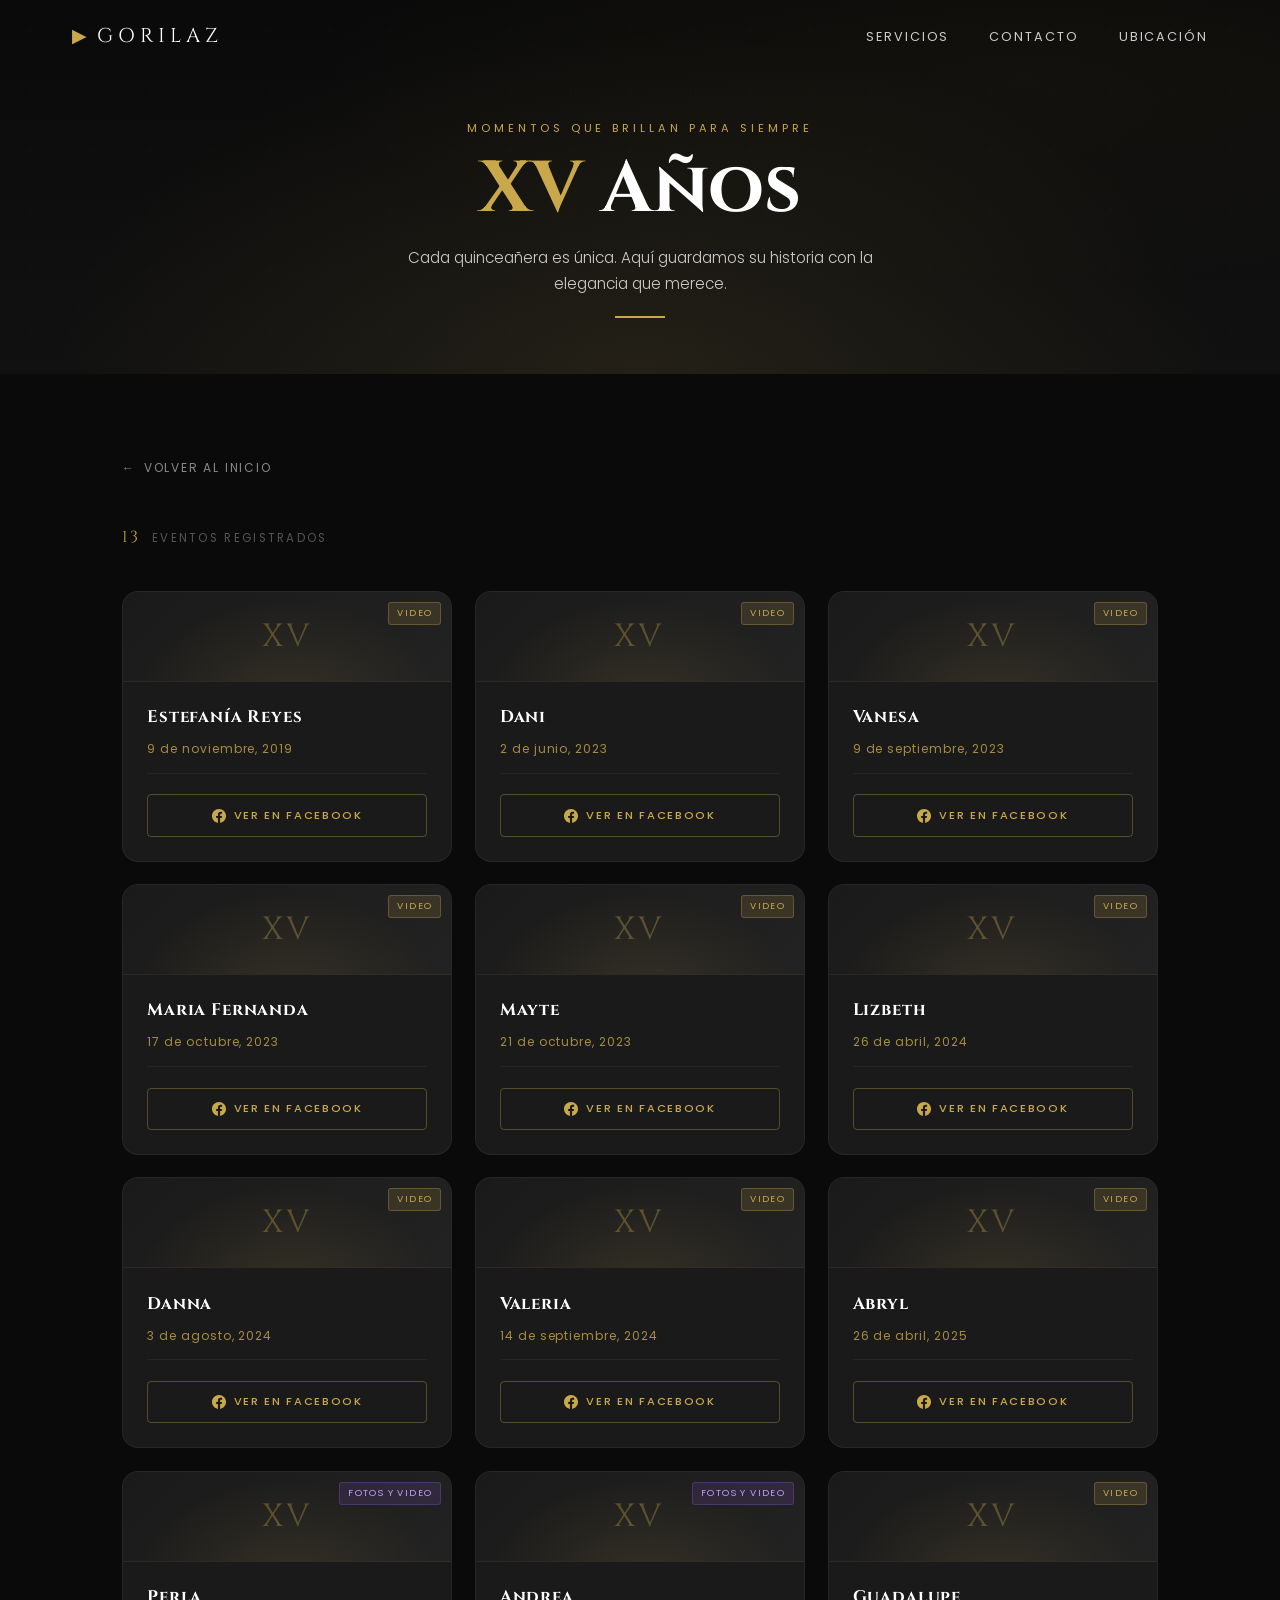
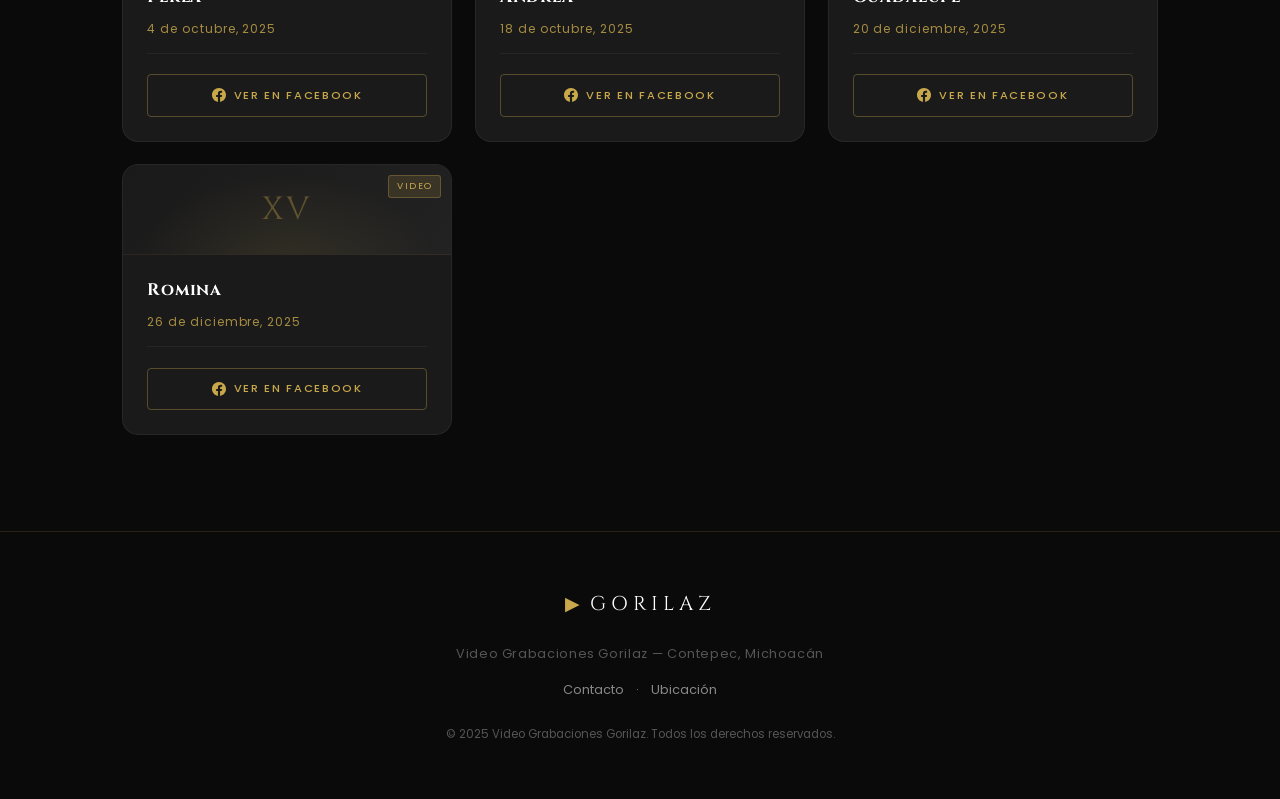
==== pages/15anos.html @ 421e5ce4 "Add files via upload" ====
<!DOCTYPE html>
<html lang="es">
<head>
  <meta charset="UTF-8" />
  <meta name="viewport" content="width=device-width, initial-scale=1.0" />
  <title>XV Años — Video Grabaciones Gorilaz</title>
  <link rel="preconnect" href="https://fonts.googleapis.com" />
  <link rel="preconnect" href="https://fonts.gstatic.com" crossorigin />
  <link href="https://fonts.googleapis.com/css2?family=Cinzel:wght@400;600;700&family=Poppins:wght@300;400;500;600&display=swap" rel="stylesheet" />
  <link rel="stylesheet" href="../css/style.css" />
  <link rel="stylesheet" href="../css/animations.css" />
  <style>
    .page-hero {
      min-height: 40vh;
      display: flex;
      align-items: flex-end;
      justify-content: center;
      padding: calc(var(--nav-h) + 3rem) 2rem 3.5rem;
      text-align: center;
      background:
        radial-gradient(ellipse at 50% 100%, rgba(201,168,76,0.1) 0%, transparent 65%),
        radial-gradient(ellipse at 80% 20%, rgba(201,168,76,0.04) 0%, transparent 50%),
        linear-gradient(180deg, #0A0A0A 0%, #111 100%);
      position: relative;
      overflow: hidden;
    }
    .page-hero::before {
      content: '';
      position: absolute;
      inset: 0;
      background: url("data:image/svg+xml,%3Csvg width='60' height='60' viewBox='0 0 60 60' xmlns='http://www.w3.org/2000/svg'%3E%3Cg fill='none'%3E%3Cg fill='%23C9A84C' fill-opacity='0.03'%3E%3Ccircle cx='30' cy='30' r='1'/%3E%3C/g%3E%3C/g%3E%3C/svg%3E");
      pointer-events: none;
    }
    .page-hero-content { position: relative; z-index: 1; }
    .page-eyebrow {
      font-size: 0.7rem;
      letter-spacing: 0.35em;
      text-transform: uppercase;
      color: var(--gold);
      margin-bottom: 0.75rem;
    }
    .page-title {
      font-family: var(--font-display);
      font-size: clamp(2.5rem, 6vw, 4.5rem);
      font-weight: 700;
      line-height: 1.1;
      margin-bottom: 1rem;
    }
    .page-title .roman {
      color: var(--gold);
    }
    .page-desc {
      font-size: 0.95rem;
      color: var(--gray-2);
      font-weight: 300;
      max-width: 480px;
      margin: 0 auto;
      line-height: 1.7;
    }
    .page-gold-line {
      width: 50px;
      height: 2px;
      background: var(--gold);
      margin: 1.2rem auto 0;
    }

    /* ===== EVENTOS ===== */
    .eventos-section {
      max-width: 1100px;
      margin: 0 auto;
      padding: 5rem 2rem 6rem;
    }
    .back-link {
      display: inline-flex;
      align-items: center;
      gap: 8px;
      font-size: 0.75rem;
      letter-spacing: 0.15em;
      text-transform: uppercase;
      color: var(--gray-3);
      margin-bottom: 3rem;
      transition: color var(--transition);
    }
    .back-link:hover { color: var(--gold); }
    .back-arrow { transition: transform var(--transition); }
    .back-link:hover .back-arrow { transform: translateX(-4px); }

    /* Contador */
    .eventos-meta {
      display: flex;
      align-items: center;
      justify-content: space-between;
      margin-bottom: 2.5rem;
      flex-wrap: wrap;
      gap: 1rem;
    }
    .eventos-count {
      font-size: 0.72rem;
      letter-spacing: 0.2em;
      text-transform: uppercase;
      color: var(--gray-4);
    }
    .eventos-count span {
      color: var(--gold);
      font-family: var(--font-display);
      font-size: 1rem;
      margin-right: 6px;
    }

    /* Grid de eventos */
    .eventos-grid {
      display: grid;
      grid-template-columns: repeat(3, 1fr);
      gap: 1.4rem;
    }

    .evento-card {
      background: var(--dark-2);
      border: 1px solid rgba(255,255,255,0.06);
      border-radius: var(--radius-lg);
      overflow: hidden;
      display: flex;
      flex-direction: column;
      transition: transform var(--transition), border-color var(--transition), box-shadow var(--transition);
      position: relative;
    }
    .evento-card:hover {
      transform: translateY(-5px);
      border-color: rgba(201,168,76,0.35);
      box-shadow: 0 16px 48px rgba(0,0,0,0.5), 0 0 20px rgba(201,168,76,0.07);
    }

    /* Cabecera decorativa de la tarjeta */
    .evento-card-header {
      height: 90px;
      background: linear-gradient(135deg, #1a1a1a, #222);
      display: flex;
      align-items: center;
      justify-content: center;
      position: relative;
      overflow: hidden;
      border-bottom: 1px solid rgba(201,168,76,0.1);
    }
    .evento-card-header::before {
      content: '';
      position: absolute;
      inset: 0;
      background: radial-gradient(ellipse at 50% 120%, rgba(201,168,76,0.12), transparent 65%);
    }
    .evento-card-header .xv-symbol {
      font-family: var(--font-display);
      font-size: 2rem;
      color: rgba(201,168,76,0.35);
      letter-spacing: 0.1em;
      position: relative;
      z-index: 1;
    }
    /* Si tiene imagen de portada local */
    .evento-card-header img {
      position: absolute;
      inset: 0;
      width: 100%;
      height: 100%;
      object-fit: cover;
      opacity: 0.55;
      transition: opacity var(--transition);
    }
    .evento-card:hover .evento-card-header img { opacity: 0.7; }

    /* Tipo badge */
    .tipo-badge {
      position: absolute;
      top: 10px;
      right: 10px;
      font-size: 0.58rem;
      letter-spacing: 0.15em;
      text-transform: uppercase;
      padding: 3px 8px;
      border-radius: 3px;
      z-index: 2;
    }
    .tipo-video {
      background: rgba(201,168,76,0.15);
      color: var(--gold);
      border: 1px solid rgba(201,168,76,0.3);
    }
    .tipo-fotos {
      background: rgba(100,160,255,0.12);
      color: #7eb8ff;
      border: 1px solid rgba(100,160,255,0.25);
    }
    .tipo-mixto {
      background: rgba(160,100,255,0.12);
      color: #c0a0ff;
      border: 1px solid rgba(160,100,255,0.25);
    }

    .evento-card-body {
      padding: 1.4rem 1.5rem 1.5rem;
      display: flex;
      flex-direction: column;
      gap: 0.5rem;
      flex: 1;
    }
    .evento-nombre {
      font-family: var(--font-display);
      font-size: 1.05rem;
      color: var(--white);
      letter-spacing: 0.05em;
    }
    .evento-fecha {
      font-size: 0.75rem;
      color: var(--gold);
      letter-spacing: 0.08em;
      opacity: 0.8;
    }
    .evento-separador {
      height: 1px;
      background: rgba(255,255,255,0.05);
      margin: 0.4rem 0;
    }

    .btn-ver {
      display: inline-flex;
      align-items: center;
      justify-content: center;
      gap: 8px;
      margin-top: 0.4rem;
      padding: 0.7rem 1.2rem;
      background: transparent;
      border: 1px solid rgba(201,168,76,0.35);
      border-radius: var(--radius-sm);
      color: var(--gold);
      font-size: 0.7rem;
      font-weight: 500;
      letter-spacing: 0.15em;
      text-transform: uppercase;
      transition: background var(--transition), border-color var(--transition), transform var(--transition);
    }
    .btn-ver:hover {
      background: rgba(201,168,76,0.1);
      border-color: var(--gold);
      transform: translateY(-1px);
    }
    .btn-ver svg { flex-shrink: 0; }

    /* Video local */
    .video-local-wrap {
      margin-top: 0.6rem;
      border-radius: var(--radius-sm);
      overflow: hidden;
      background: #000;
    }
    .video-local-wrap video {
      width: 100%;
      display: block;
      max-height: 200px;
    }

    @media (max-width: 900px) {
      .eventos-grid { grid-template-columns: repeat(2, 1fr); }
    }
    @media (max-width: 580px) {
      .eventos-grid { grid-template-columns: 1fr; }
    }
  </style>
</head>
<body>

  <!-- NAVBAR -->
  <nav class="navbar" id="navbar">
    <div class="nav-container">
      <a href="../index.html" class="nav-logo">
        <span class="logo-icon">▶</span>
        <span class="logo-text">GORILAZ</span>
      </a>
      <ul class="nav-links">
        <li><a href="../index.html#servicios">Servicios</a></li>
        <li><a href="contacto.html">Contacto</a></li>
        <li><a href="ubicacion.html">Ubicación</a></li>
      </ul>
      <button class="hamburger" id="hamburger" aria-label="Menú">
        <span></span><span></span><span></span>
      </button>
    </div>
  </nav>

  <!-- HERO -->
  <header class="page-hero">
    <div class="page-hero-content">
      <p class="page-eyebrow">Momentos que brillan para siempre</p>
      <h1 class="page-title"><span class="roman">XV</span> Años</h1>
      <p class="page-desc">Cada quinceañera es única. Aquí guardamos su historia con la elegancia que merece.</p>
      <div class="page-gold-line"></div>
    </div>
  </header>

  <!-- EVENTOS -->
  <section class="eventos-section">

    <a href="../index.html" class="back-link reveal">
      <span class="back-arrow">←</span> Volver al inicio
    </a>

    <div class="eventos-meta reveal">
      <p class="eventos-count"><span>13</span> eventos registrados</p>
    </div>

    <div class="eventos-grid">

      <!-- 1. Estefanía Reyes -->
      <div class="evento-card reveal reveal-delay-1">
        <div class="evento-card-header">
          <span class="xv-symbol">XV</span>
          <span class="tipo-badge tipo-video">Video</span>
        </div>
        <div class="evento-card-body">
          <h2 class="evento-nombre">Estefanía Reyes</h2>
          <p class="evento-fecha">9 de noviembre, 2019</p>
          <div class="evento-separador"></div>
          <a href="https://www.facebook.com/share/p/19QMTAfVdR/" target="_blank" rel="noopener" class="btn-ver">
            <svg width="14" height="14" viewBox="0 0 24 24" fill="currentColor" aria-hidden="true"><path d="M24 12.073c0-6.627-5.373-12-12-12s-12 5.373-12 12c0 5.99 4.388 10.954 10.125 11.854v-8.385H7.078v-3.47h3.047V9.43c0-3.007 1.792-4.669 4.533-4.669 1.312 0 2.686.235 2.686.235v2.953H15.83c-1.491 0-1.956.925-1.956 1.874v2.25h3.328l-.532 3.47h-2.796v8.385C19.612 23.027 24 18.062 24 12.073z"/></svg>
            Ver en Facebook
          </a>
        </div>
      </div>

      <!-- 2. Dani -->
      <div class="evento-card reveal reveal-delay-2">
        <div class="evento-card-header">
          <span class="xv-symbol">XV</span>
          <span class="tipo-badge tipo-video">Video</span>
        </div>
        <div class="evento-card-body">
          <h2 class="evento-nombre">Dani</h2>
          <p class="evento-fecha">2 de junio, 2023</p>
          <div class="evento-separador"></div>
          <a href="https://www.facebook.com/share/p/1D2EHwesN1/" target="_blank" rel="noopener" class="btn-ver">
            <svg width="14" height="14" viewBox="0 0 24 24" fill="currentColor" aria-hidden="true"><path d="M24 12.073c0-6.627-5.373-12-12-12s-12 5.373-12 12c0 5.99 4.388 10.954 10.125 11.854v-8.385H7.078v-3.47h3.047V9.43c0-3.007 1.792-4.669 4.533-4.669 1.312 0 2.686.235 2.686.235v2.953H15.83c-1.491 0-1.956.925-1.956 1.874v2.25h3.328l-.532 3.47h-2.796v8.385C19.612 23.027 24 18.062 24 12.073z"/></svg>
            Ver en Facebook
          </a>
        </div>
      </div>

      <!-- 3. Vanesa -->
      <div class="evento-card reveal reveal-delay-3">
        <div class="evento-card-header">
          <span class="xv-symbol">XV</span>
          <span class="tipo-badge tipo-video">Video</span>
        </div>
        <div class="evento-card-body">
          <h2 class="evento-nombre">Vanesa</h2>
          <p class="evento-fecha">9 de septiembre, 2023</p>
          <div class="evento-separador"></div>
          <a href="https://www.facebook.com/share/p/1DbJrH3pZn/" target="_blank" rel="noopener" class="btn-ver">
            <svg width="14" height="14" viewBox="0 0 24 24" fill="currentColor" aria-hidden="true"><path d="M24 12.073c0-6.627-5.373-12-12-12s-12 5.373-12 12c0 5.99 4.388 10.954 10.125 11.854v-8.385H7.078v-3.47h3.047V9.43c0-3.007 1.792-4.669 4.533-4.669 1.312 0 2.686.235 2.686.235v2.953H15.83c-1.491 0-1.956.925-1.956 1.874v2.25h3.328l-.532 3.47h-2.796v8.385C19.612 23.027 24 18.062 24 12.073z"/></svg>
            Ver en Facebook
          </a>
        </div>
      </div>

      <!-- 4. Maria Fernanda -->
      <div class="evento-card reveal reveal-delay-4">
        <div class="evento-card-header">
          <span class="xv-symbol">XV</span>
          <span class="tipo-badge tipo-video">Video</span>
        </div>
        <div class="evento-card-body">
          <h2 class="evento-nombre">Maria Fernanda</h2>
          <p class="evento-fecha">17 de octubre, 2023</p>
          <div class="evento-separador"></div>
          <a href="https://www.facebook.com/share/p/1GXceo7L1n/" target="_blank" rel="noopener" class="btn-ver">
            <svg width="14" height="14" viewBox="0 0 24 24" fill="currentColor" aria-hidden="true"><path d="M24 12.073c0-6.627-5.373-12-12-12s-12 5.373-12 12c0 5.99 4.388 10.954 10.125 11.854v-8.385H7.078v-3.47h3.047V9.43c0-3.007 1.792-4.669 4.533-4.669 1.312 0 2.686.235 2.686.235v2.953H15.83c-1.491 0-1.956.925-1.956 1.874v2.25h3.328l-.532 3.47h-2.796v8.385C19.612 23.027 24 18.062 24 12.073z"/></svg>
            Ver en Facebook
          </a>
        </div>
      </div>

      <!-- 5. Mayte -->
      <div class="evento-card reveal reveal-delay-5">
        <div class="evento-card-header">
          <span class="xv-symbol">XV</span>
          <span class="tipo-badge tipo-video">Video</span>
        </div>
        <div class="evento-card-body">
          <h2 class="evento-nombre">Mayte</h2>
          <p class="evento-fecha">21 de octubre, 2023</p>
          <div class="evento-separador"></div>
          <a href="https://www.facebook.com/share/p/1DD9uUCR5F/" target="_blank" rel="noopener" class="btn-ver">
            <svg width="14" height="14" viewBox="0 0 24 24" fill="currentColor" aria-hidden="true"><path d="M24 12.073c0-6.627-5.373-12-12-12s-12 5.373-12 12c0 5.99 4.388 10.954 10.125 11.854v-8.385H7.078v-3.47h3.047V9.43c0-3.007 1.792-4.669 4.533-4.669 1.312 0 2.686.235 2.686.235v2.953H15.83c-1.491 0-1.956.925-1.956 1.874v2.25h3.328l-.532 3.47h-2.796v8.385C19.612 23.027 24 18.062 24 12.073z"/></svg>
            Ver en Facebook
          </a>
        </div>
      </div>

      <!-- 6. Lizbeth -->
      <div class="evento-card reveal reveal-delay-6">
        <div class="evento-card-header">
          <span class="xv-symbol">XV</span>
          <span class="tipo-badge tipo-video">Video</span>
        </div>
        <div class="evento-card-body">
          <h2 class="evento-nombre">Lizbeth</h2>
          <p class="evento-fecha">26 de abril, 2024</p>
          <div class="evento-separador"></div>
          <a href="https://www.facebook.com/share/p/1JwcsFG5zc/" target="_blank" rel="noopener" class="btn-ver">
            <svg width="14" height="14" viewBox="0 0 24 24" fill="currentColor" aria-hidden="true"><path d="M24 12.073c0-6.627-5.373-12-12-12s-12 5.373-12 12c0 5.99 4.388 10.954 10.125 11.854v-8.385H7.078v-3.47h3.047V9.43c0-3.007 1.792-4.669 4.533-4.669 1.312 0 2.686.235 2.686.235v2.953H15.83c-1.491 0-1.956.925-1.956 1.874v2.25h3.328l-.532 3.47h-2.796v8.385C19.612 23.027 24 18.062 24 12.073z"/></svg>
            Ver en Facebook
          </a>
        </div>
      </div>

      <!-- 7. Danna -->
      <div class="evento-card reveal reveal-delay-1">
        <div class="evento-card-header">
          <span class="xv-symbol">XV</span>
          <span class="tipo-badge tipo-video">Video</span>
        </div>
        <div class="evento-card-body">
          <h2 class="evento-nombre">Danna</h2>
          <p class="evento-fecha">3 de agosto, 2024</p>
          <div class="evento-separador"></div>
          <a href="https://www.facebook.com/share/p/1CoisFLif3/" target="_blank" rel="noopener" class="btn-ver">
            <svg width="14" height="14" viewBox="0 0 24 24" fill="currentColor" aria-hidden="true"><path d="M24 12.073c0-6.627-5.373-12-12-12s-12 5.373-12 12c0 5.99 4.388 10.954 10.125 11.854v-8.385H7.078v-3.47h3.047V9.43c0-3.007 1.792-4.669 4.533-4.669 1.312 0 2.686.235 2.686.235v2.953H15.83c-1.491 0-1.956.925-1.956 1.874v2.25h3.328l-.532 3.47h-2.796v8.385C19.612 23.027 24 18.062 24 12.073z"/></svg>
            Ver en Facebook
          </a>
        </div>
      </div>

      <!-- 8. Valeria -->
      <div class="evento-card reveal reveal-delay-2">
        <div class="evento-card-header">
          <span class="xv-symbol">XV</span>
          <span class="tipo-badge tipo-video">Video</span>
        </div>
        <div class="evento-card-body">
          <h2 class="evento-nombre">Valeria</h2>
          <p class="evento-fecha">14 de septiembre, 2024</p>
          <div class="evento-separador"></div>
          <a href="https://www.facebook.com/share/p/1KbPsrFcEf/" target="_blank" rel="noopener" class="btn-ver">
            <svg width="14" height="14" viewBox="0 0 24 24" fill="currentColor" aria-hidden="true"><path d="M24 12.073c0-6.627-5.373-12-12-12s-12 5.373-12 12c0 5.99 4.388 10.954 10.125 11.854v-8.385H7.078v-3.47h3.047V9.43c0-3.007 1.792-4.669 4.533-4.669 1.312 0 2.686.235 2.686.235v2.953H15.83c-1.491 0-1.956.925-1.956 1.874v2.25h3.328l-.532 3.47h-2.796v8.385C19.612 23.027 24 18.062 24 12.073z"/></svg>
            Ver en Facebook
          </a>
        </div>
      </div>

      <!-- 9. Abryl -->
      <div class="evento-card reveal reveal-delay-3">
        <div class="evento-card-header">
          <span class="xv-symbol">XV</span>
          <span class="tipo-badge tipo-video">Video</span>
        </div>
        <div class="evento-card-body">
          <h2 class="evento-nombre">Abryl</h2>
          <p class="evento-fecha">26 de abril, 2025</p>
          <div class="evento-separador"></div>
          <a href="https://www.facebook.com/share/v/1Fq9pmLU9n/" target="_blank" rel="noopener" class="btn-ver">
            <svg width="14" height="14" viewBox="0 0 24 24" fill="currentColor" aria-hidden="true"><path d="M24 12.073c0-6.627-5.373-12-12-12s-12 5.373-12 12c0 5.99 4.388 10.954 10.125 11.854v-8.385H7.078v-3.47h3.047V9.43c0-3.007 1.792-4.669 4.533-4.669 1.312 0 2.686.235 2.686.235v2.953H15.83c-1.491 0-1.956.925-1.956 1.874v2.25h3.328l-.532 3.47h-2.796v8.385C19.612 23.027 24 18.062 24 12.073z"/></svg>
            Ver en Facebook
          </a>
        </div>
      </div>

      <!-- 10. Perla -->
      <div class="evento-card reveal reveal-delay-4">
        <div class="evento-card-header">
          <span class="xv-symbol">XV</span>
          <span class="tipo-badge tipo-mixto">Fotos y Video</span>
        </div>
        <div class="evento-card-body">
          <h2 class="evento-nombre">Perla</h2>
          <p class="evento-fecha">4 de octubre, 2025</p>
          <div class="evento-separador"></div>
          <a href="https://www.facebook.com/share/r/14enmdXsucY/" target="_blank" rel="noopener" class="btn-ver">
            <svg width="14" height="14" viewBox="0 0 24 24" fill="currentColor" aria-hidden="true"><path d="M24 12.073c0-6.627-5.373-12-12-12s-12 5.373-12 12c0 5.99 4.388 10.954 10.125 11.854v-8.385H7.078v-3.47h3.047V9.43c0-3.007 1.792-4.669 4.533-4.669 1.312 0 2.686.235 2.686.235v2.953H15.83c-1.491 0-1.956.925-1.956 1.874v2.25h3.328l-.532 3.47h-2.796v8.385C19.612 23.027 24 18.062 24 12.073z"/></svg>
            Ver en Facebook
          </a>
        </div>
      </div>

      <!-- 11. Andrea -->
      <div class="evento-card reveal reveal-delay-5">
        <div class="evento-card-header">
          <span class="xv-symbol">XV</span>
          <span class="tipo-badge tipo-mixto">Fotos y Video</span>
        </div>
        <div class="evento-card-body">
          <h2 class="evento-nombre">Andrea</h2>
          <p class="evento-fecha">18 de octubre, 2025</p>
          <div class="evento-separador"></div>
          <a href="https://www.facebook.com/share/r/1DfjMaNZaq/" target="_blank" rel="noopener" class="btn-ver">
            <svg width="14" height="14" viewBox="0 0 24 24" fill="currentColor" aria-hidden="true"><path d="M24 12.073c0-6.627-5.373-12-12-12s-12 5.373-12 12c0 5.99 4.388 10.954 10.125 11.854v-8.385H7.078v-3.47h3.047V9.43c0-3.007 1.792-4.669 4.533-4.669 1.312 0 2.686.235 2.686.235v2.953H15.83c-1.491 0-1.956.925-1.956 1.874v2.25h3.328l-.532 3.47h-2.796v8.385C19.612 23.027 24 18.062 24 12.073z"/></svg>
            Ver en Facebook
          </a>
        </div>
      </div>

      <!-- 12. Guadalupe -->
      <div class="evento-card reveal reveal-delay-6">
        <div class="evento-card-header">
          <span class="xv-symbol">XV</span>
          <span class="tipo-badge tipo-video">Video</span>
        </div>
        <div class="evento-card-body">
          <h2 class="evento-nombre">Guadalupe</h2>
          <p class="evento-fecha">20 de diciembre, 2025</p>
          <div class="evento-separador"></div>
          <a href="https://www.facebook.com/share/v/1L2eMExMnJ/" target="_blank" rel="noopener" class="btn-ver">
            <svg width="14" height="14" viewBox="0 0 24 24" fill="currentColor" aria-hidden="true"><path d="M24 12.073c0-6.627-5.373-12-12-12s-12 5.373-12 12c0 5.99 4.388 10.954 10.125 11.854v-8.385H7.078v-3.47h3.047V9.43c0-3.007 1.792-4.669 4.533-4.669 1.312 0 2.686.235 2.686.235v2.953H15.83c-1.491 0-1.956.925-1.956 1.874v2.25h3.328l-.532 3.47h-2.796v8.385C19.612 23.027 24 18.062 24 12.073z"/></svg>
            Ver en Facebook
          </a>
        </div>
      </div>

      <!-- 13. Romina -->
      <div class="evento-card reveal reveal-delay-1">
        <div class="evento-card-header">
          <span class="xv-symbol">XV</span>
          <span class="tipo-badge tipo-video">Video</span>
        </div>
        <div class="evento-card-body">
          <h2 class="evento-nombre">Romina</h2>
          <p class="evento-fecha">26 de diciembre, 2025</p>
          <div class="evento-separador"></div>
          <a href="https://www.facebook.com/share/v/17N9vsR3qU/" target="_blank" rel="noopener" class="btn-ver">
            <svg width="14" height="14" viewBox="0 0 24 24" fill="currentColor" aria-hidden="true"><path d="M24 12.073c0-6.627-5.373-12-12-12s-12 5.373-12 12c0 5.99 4.388 10.954 10.125 11.854v-8.385H7.078v-3.47h3.047V9.43c0-3.007 1.792-4.669 4.533-4.669 1.312 0 2.686.235 2.686.235v2.953H15.83c-1.491 0-1.956.925-1.956 1.874v2.25h3.328l-.532 3.47h-2.796v8.385C19.612 23.027 24 18.062 24 12.073z"/></svg>
            Ver en Facebook
          </a>
        </div>
      </div>

    </div>
  </section>

  <!-- FOOTER -->
  <footer class="footer">
    <div class="footer-inner">
      <div class="footer-logo">
        <span class="logo-icon">▶</span>
        <span class="logo-text">GORILAZ</span>
      </div>
      <p class="footer-tagline">Video Grabaciones Gorilaz — Contepec, Michoacán</p>
      <div class="footer-links">
        <a href="contacto.html">Contacto</a>
        <span>·</span>
        <a href="ubicacion.html">Ubicación</a>
      </div>
      <p class="footer-copy">&copy; 2025 Video Grabaciones Gorilaz. Todos los derechos reservados.</p>
    </div>
  </footer>

  <script src="../js/main.js"></script>
</body>
</html>
---- css/style.css ----
/* =============================================
   VIDEO GRABACIONES GORILAZ — style.css
   Paleta: Negro / Dorado
   ============================================= */

/* --- VARIABLES --- */
:root {
  --gold:        #C9A84C;
  --gold-light:  #E2C87A;
  --gold-dark:   #8B6914;
  --black:       #0A0A0A;
  --dark:        #111111;
  --dark-2:      #1A1A1A;
  --dark-3:      #222222;
  --dark-4:      #2A2A2A;
  --white:       #FFFFFF;
  --gray-1:      #F5F5F0;
  --gray-2:      #CCCCCC;
  --gray-3:      #888888;
  --gray-4:      #555555;

  --font-display: 'Cinzel', serif;
  --font-body:    'Poppins', sans-serif;

  --nav-h: 72px;
  --radius-sm: 4px;
  --radius-md: 10px;
  --radius-lg: 16px;

  --transition: 0.35s cubic-bezier(0.4, 0, 0.2, 1);
  --shadow-gold: 0 0 30px rgba(201,168,76,0.15);
}

/* --- RESET --- */
*, *::before, *::after { box-sizing: border-box; margin: 0; padding: 0; }
html { scroll-behavior: smooth; }
body {
  font-family: var(--font-body);
  background: var(--black);
  color: var(--white);
  overflow-x: hidden;
  line-height: 1.6;
}
img { display: block; max-width: 100%; }
a { text-decoration: none; color: inherit; }
ul { list-style: none; }

/* =============================================
   NAVBAR
   ============================================= */
.navbar {
  position: fixed;
  top: 0; left: 0; right: 0;
  z-index: 100;
  height: var(--nav-h);
  background: transparent;
  transition: background var(--transition), backdrop-filter var(--transition);
}
.navbar.scrolled {
  background: rgba(10,10,10,0.92);
  backdrop-filter: blur(12px);
  border-bottom: 1px solid rgba(201,168,76,0.2);
}
.nav-container {
  max-width: 1200px;
  margin: 0 auto;
  padding: 0 2rem;
  height: 100%;
  display: flex;
  align-items: center;
  justify-content: space-between;
}
.nav-logo {
  display: flex;
  align-items: center;
  gap: 10px;
  cursor: pointer;
}
.logo-icon {
  color: var(--gold);
  font-size: 1.2rem;
}
.logo-text {
  font-family: var(--font-display);
  font-size: 1.25rem;
  letter-spacing: 0.25em;
  color: var(--white);
}
.nav-links {
  display: flex;
  gap: 2.5rem;
}
.nav-links a {
  font-size: 0.8rem;
  letter-spacing: 0.15em;
  text-transform: uppercase;
  color: var(--gray-2);
  position: relative;
  transition: color var(--transition);
}
.nav-links a::after {
  content: '';
  position: absolute;
  bottom: -4px; left: 0;
  width: 0; height: 1px;
  background: var(--gold);
  transition: width var(--transition);
}
.nav-links a:hover { color: var(--gold); }
.nav-links a:hover::after { width: 100%; }

.hamburger {
  display: none;
  flex-direction: column;
  gap: 5px;
  background: none;
  border: none;
  cursor: pointer;
  padding: 4px;
}
.hamburger span {
  display: block;
  width: 24px; height: 2px;
  background: var(--white);
  transition: var(--transition);
}

/* =============================================
   HERO
   ============================================= */
.hero {
  position: relative;
  min-height: 100vh;
  display: flex;
  align-items: center;
  justify-content: center;
  text-align: center;
  background:
    radial-gradient(ellipse at 20% 50%, rgba(201,168,76,0.06) 0%, transparent 60%),
    radial-gradient(ellipse at 80% 20%, rgba(201,168,76,0.04) 0%, transparent 50%),
    linear-gradient(180deg, #0A0A0A 0%, #111111 100%);
  overflow: hidden;
}
.hero-overlay {
  position: absolute;
  inset: 0;
  background: url("data:image/svg+xml,%3Csvg width='60' height='60' viewBox='0 0 60 60' xmlns='http://www.w3.org/2000/svg'%3E%3Cg fill='none' fill-rule='evenodd'%3E%3Cg fill='%23C9A84C' fill-opacity='0.03'%3E%3Ccircle cx='30' cy='30' r='1'/%3E%3C/g%3E%3C/g%3E%3C/svg%3E");
  pointer-events: none;
}
.hero-particles {
  position: absolute;
  inset: 0;
  pointer-events: none;
}
.hero-content {
  position: relative;
  z-index: 2;
  padding: 0 1.5rem;
  max-width: 800px;
}
.hero-eyebrow {
  font-size: 0.75rem;
  letter-spacing: 0.35em;
  text-transform: uppercase;
  color: var(--gold);
  margin-bottom: 1.5rem;
  opacity: 0;
  animation: fadeUp 0.8s 0.3s forwards;
}
.hero-title {
  font-family: var(--font-display);
  font-size: clamp(2.8rem, 7vw, 5.5rem);
  font-weight: 700;
  line-height: 1.1;
  margin-bottom: 1.5rem;
  display: flex;
  flex-direction: column;
}
.hero-title .line {
  opacity: 0;
  animation: fadeUp 0.8s 0.5s forwards;
}
.hero-title .line.gold {
  color: var(--gold);
  animation-delay: 0.7s;
}
.hero-subtitle {
  font-size: 1rem;
  font-weight: 300;
  color: var(--gray-2);
  letter-spacing: 0.05em;
  margin-bottom: 2.5rem;
  opacity: 0;
  animation: fadeUp 0.8s 0.9s forwards;
}
.hero-cta {
  display: flex;
  gap: 1.2rem;
  justify-content: center;
  flex-wrap: wrap;
  opacity: 0;
  animation: fadeUp 0.8s 1.1s forwards;
}

/* Botones */
.btn-primary {
  display: inline-block;
  padding: 0.85rem 2.2rem;
  background: var(--gold);
  color: var(--black);
  font-family: var(--font-body);
  font-size: 0.78rem;
  font-weight: 600;
  letter-spacing: 0.2em;
  text-transform: uppercase;
  border-radius: var(--radius-sm);
  transition: background var(--transition), transform var(--transition), box-shadow var(--transition);
}
.btn-primary:hover {
  background: var(--gold-light);
  transform: translateY(-2px);
  box-shadow: 0 8px 24px rgba(201,168,76,0.35);
}
.btn-outline {
  display: inline-block;
  padding: 0.85rem 2.2rem;
  border: 1px solid rgba(201,168,76,0.5);
  color: var(--gold);
  font-family: var(--font-body);
  font-size: 0.78rem;
  font-weight: 500;
  letter-spacing: 0.2em;
  text-transform: uppercase;
  border-radius: var(--radius-sm);
  transition: border-color var(--transition), background var(--transition), transform var(--transition);
}
.btn-outline:hover {
  border-color: var(--gold);
  background: rgba(201,168,76,0.08);
  transform: translateY(-2px);
}

/* Scroll indicator */
.hero-scroll {
  position: absolute;
  bottom: 2.5rem;
  left: 50%;
  transform: translateX(-50%);
  display: flex;
  flex-direction: column;
  align-items: center;
  gap: 10px;
  opacity: 0;
  animation: fadeIn 1s 1.5s forwards;
}
.hero-scroll span {
  font-size: 0.65rem;
  letter-spacing: 0.3em;
  text-transform: uppercase;
  color: var(--gray-3);
}
.scroll-line {
  width: 1px;
  height: 48px;
  background: linear-gradient(to bottom, var(--gold), transparent);
  animation: scrollPulse 2s 1.5s ease-in-out infinite;
}

/* =============================================
   INTRO BAND
   ============================================= */
.intro-band {
  background: var(--dark-2);
  border-top: 1px solid rgba(201,168,76,0.15);
  border-bottom: 1px solid rgba(201,168,76,0.15);
  padding: 3rem 2rem;
}
.band-grid {
  max-width: 700px;
  margin: 0 auto;
  display: flex;
  align-items: center;
  justify-content: center;
  gap: 2rem;
}
.band-item {
  display: flex;
  flex-direction: column;
  align-items: center;
  gap: 6px;
  flex: 1;
  text-align: center;
}
.band-number {
  font-family: var(--font-display);
  font-size: 2.4rem;
  color: var(--gold);
  line-height: 1;
}
.band-label {
  font-size: 0.72rem;
  letter-spacing: 0.1em;
  text-transform: uppercase;
  color: var(--gray-3);
}
.band-divider {
  width: 1px;
  height: 60px;
  background: rgba(201,168,76,0.25);
  flex-shrink: 0;
}

/* =============================================
   SERVICIOS
   ============================================= */
.servicios {
  padding: 7rem 2rem;
  max-width: 1200px;
  margin: 0 auto;
}
.section-header {
  text-align: center;
  margin-bottom: 4rem;
}
.section-eyebrow {
  font-size: 0.72rem;
  letter-spacing: 0.3em;
  text-transform: uppercase;
  color: var(--gold);
  margin-bottom: 0.75rem;
}
.section-title {
  font-family: var(--font-display);
  font-size: clamp(2rem, 4vw, 3rem);
  font-weight: 600;
  color: var(--white);
  margin-bottom: 1.25rem;
}
.gold-line {
  width: 60px;
  height: 2px;
  background: var(--gold);
  margin: 0 auto;
}

/* Cards Grid */
.cards-grid {
  display: grid;
  grid-template-columns: repeat(3, 1fr);
  gap: 1.5rem;
}

.card {
  position: relative;
  background: var(--dark-2);
  border: 1px solid rgba(255,255,255,0.06);
  border-radius: var(--radius-lg);
  overflow: hidden;
  display: flex;
  flex-direction: column;
  transition: transform var(--transition), border-color var(--transition), box-shadow var(--transition);
  cursor: pointer;
}
.card:hover {
  transform: translateY(-6px);
  border-color: rgba(201,168,76,0.4);
  box-shadow: 0 20px 60px rgba(0,0,0,0.5), var(--shadow-gold);
}
.card:hover .card-glow {
  opacity: 1;
}
.card:hover .arrow {
  transform: translateX(5px);
}

.card-img-wrap {
  position: relative;
  width: 100%;
  padding-top: 60%;
  overflow: hidden;
  background: var(--dark-3);
}
.card-img {
  position: absolute;
  inset: 0;
  width: 100%;
  height: 100%;
  object-fit: cover;
  transition: transform 0.6s ease;
}
.card:hover .card-img { transform: scale(1.05); }

.card-placeholder {
  position: absolute;
  inset: 0;
  display: flex;
  align-items: center;
  justify-content: center;
  background: linear-gradient(135deg, var(--dark-3), var(--dark-4));
}
.card-img-wrap.no-img .card-placeholder,
.card-img-wrap:not(:has(.card-img)) .card-placeholder {
  display: flex;
}
.card-img-wrap:has(.card-img:not([style*="display:none"])) .card-placeholder {
  display: none;
}
.card-icon {
  font-size: 2.5rem;
  color: var(--gold);
  opacity: 0.6;
}

.card-body {
  padding: 1.6rem;
  display: flex;
  flex-direction: column;
  gap: 0.6rem;
  flex: 1;
}
.card-title {
  font-family: var(--font-display);
  font-size: 1.15rem;
  font-weight: 600;
  color: var(--white);
  letter-spacing: 0.05em;
}
.card-desc {
  font-size: 0.85rem;
  color: var(--gray-3);
  line-height: 1.65;
  flex: 1;
}
.card-link {
  font-size: 0.75rem;
  font-weight: 500;
  letter-spacing: 0.12em;
  text-transform: uppercase;
  color: var(--gold);
  margin-top: 0.5rem;
  display: inline-flex;
  align-items: center;
  gap: 6px;
}
.arrow {
  display: inline-block;
  transition: transform var(--transition);
}

/* Card variante oscura (contacto/ubicacion) */
.card.card-dark .card-placeholder {
  background: linear-gradient(135deg, rgba(201,168,76,0.06), rgba(201,168,76,0.02));
}

/* Card glow efecto */
.card-glow {
  position: absolute;
  inset: 0;
  border-radius: var(--radius-lg);
  background: radial-gradient(ellipse at 50% 0%, rgba(201,168,76,0.07), transparent 70%);
  opacity: 0;
  pointer-events: none;
  transition: opacity var(--transition);
}

/* =============================================
   QUOTE BAND
   ============================================= */
.quote-band {
  background: var(--dark-2);
  border-top: 1px solid rgba(201,168,76,0.1);
  border-bottom: 1px solid rgba(201,168,76,0.1);
  padding: 5rem 2rem;
  text-align: center;
}
.quote-content {
  max-width: 680px;
  margin: 0 auto;
}
.quote-mark {
  font-family: var(--font-display);
  font-size: 5rem;
  color: var(--gold);
  line-height: 0.6;
  margin-bottom: 1.5rem;
  opacity: 0.5;
}
.quote-text {
  font-family: var(--font-display);
  font-size: clamp(1rem, 2.5vw, 1.35rem);
  font-weight: 400;
  color: var(--gray-1);
  line-height: 1.7;
  font-style: italic;
  margin-bottom: 1.5rem;
}
.quote-author {
  font-size: 0.75rem;
  letter-spacing: 0.2em;
  text-transform: uppercase;
  color: var(--gold);
  opacity: 0.7;
}

/* =============================================
   FOOTER
   ============================================= */
.footer {
  background: var(--black);
  border-top: 1px solid rgba(201,168,76,0.15);
  padding: 3.5rem 2rem;
}
.footer-inner {
  max-width: 1200px;
  margin: 0 auto;
  text-align: center;
  display: flex;
  flex-direction: column;
  align-items: center;
  gap: 1rem;
}
.footer-logo {
  display: flex;
  align-items: center;
  gap: 10px;
  margin-bottom: 0.5rem;
}
.footer-tagline {
  font-size: 0.8rem;
  color: var(--gray-4);
  letter-spacing: 0.05em;
}
.footer-links {
  display: flex;
  align-items: center;
  gap: 0.75rem;
  font-size: 0.8rem;
  color: var(--gray-3);
}
.footer-links a {
  color: var(--gray-3);
  transition: color var(--transition);
}
.footer-links a:hover { color: var(--gold); }
.footer-copy {
  font-size: 0.72rem;
  color: var(--gray-4);
  margin-top: 0.5rem;
}

/* =============================================
   RESPONSIVO
   ============================================= */
@media (max-width: 900px) {
  .cards-grid { grid-template-columns: repeat(2, 1fr); }
}
@media (max-width: 600px) {
  .nav-links { display: none; }
  .hamburger { display: flex; }
  .cards-grid { grid-template-columns: 1fr; }
  .band-grid { gap: 1.5rem; }
  .band-number { font-size: 1.9rem; }
  .hero-cta { flex-direction: column; align-items: center; }
  .btn-primary, .btn-outline { width: 100%; text-align: center; max-width: 260px; }
}
---- css/animations.css ----
/* =============================================
   GORILAZ — animations.css
   ============================================= */

@keyframes fadeUp {
  from { opacity: 0; transform: translateY(28px); }
  to   { opacity: 1; transform: translateY(0); }
}

@keyframes fadeIn {
  from { opacity: 0; }
  to   { opacity: 1; }
}

@keyframes scrollPulse {
  0%, 100% { opacity: 0.4; transform: scaleY(1); }
  50%       { opacity: 1;   transform: scaleY(1.2); }
}

@keyframes particleDrift {
  0%   { transform: translateY(0) translateX(0) scale(1); opacity: 0; }
  10%  { opacity: 0.6; }
  90%  { opacity: 0.3; }
  100% { transform: translateY(-80vh) translateX(30px) scale(0.5); opacity: 0; }
}

/* Reveal on scroll */
.reveal {
  opacity: 0;
  transform: translateY(30px);
  transition: opacity 0.7s ease, transform 0.7s ease;
}
.reveal.visible {
  opacity: 1;
  transform: translateY(0);
}

/* Stagger helpers */
.reveal-delay-1 { transition-delay: 0.1s; }
.reveal-delay-2 { transition-delay: 0.2s; }
.reveal-delay-3 { transition-delay: 0.3s; }
.reveal-delay-4 { transition-delay: 0.4s; }
.reveal-delay-5 { transition-delay: 0.5s; }
.reveal-delay-6 { transition-delay: 0.6s; }
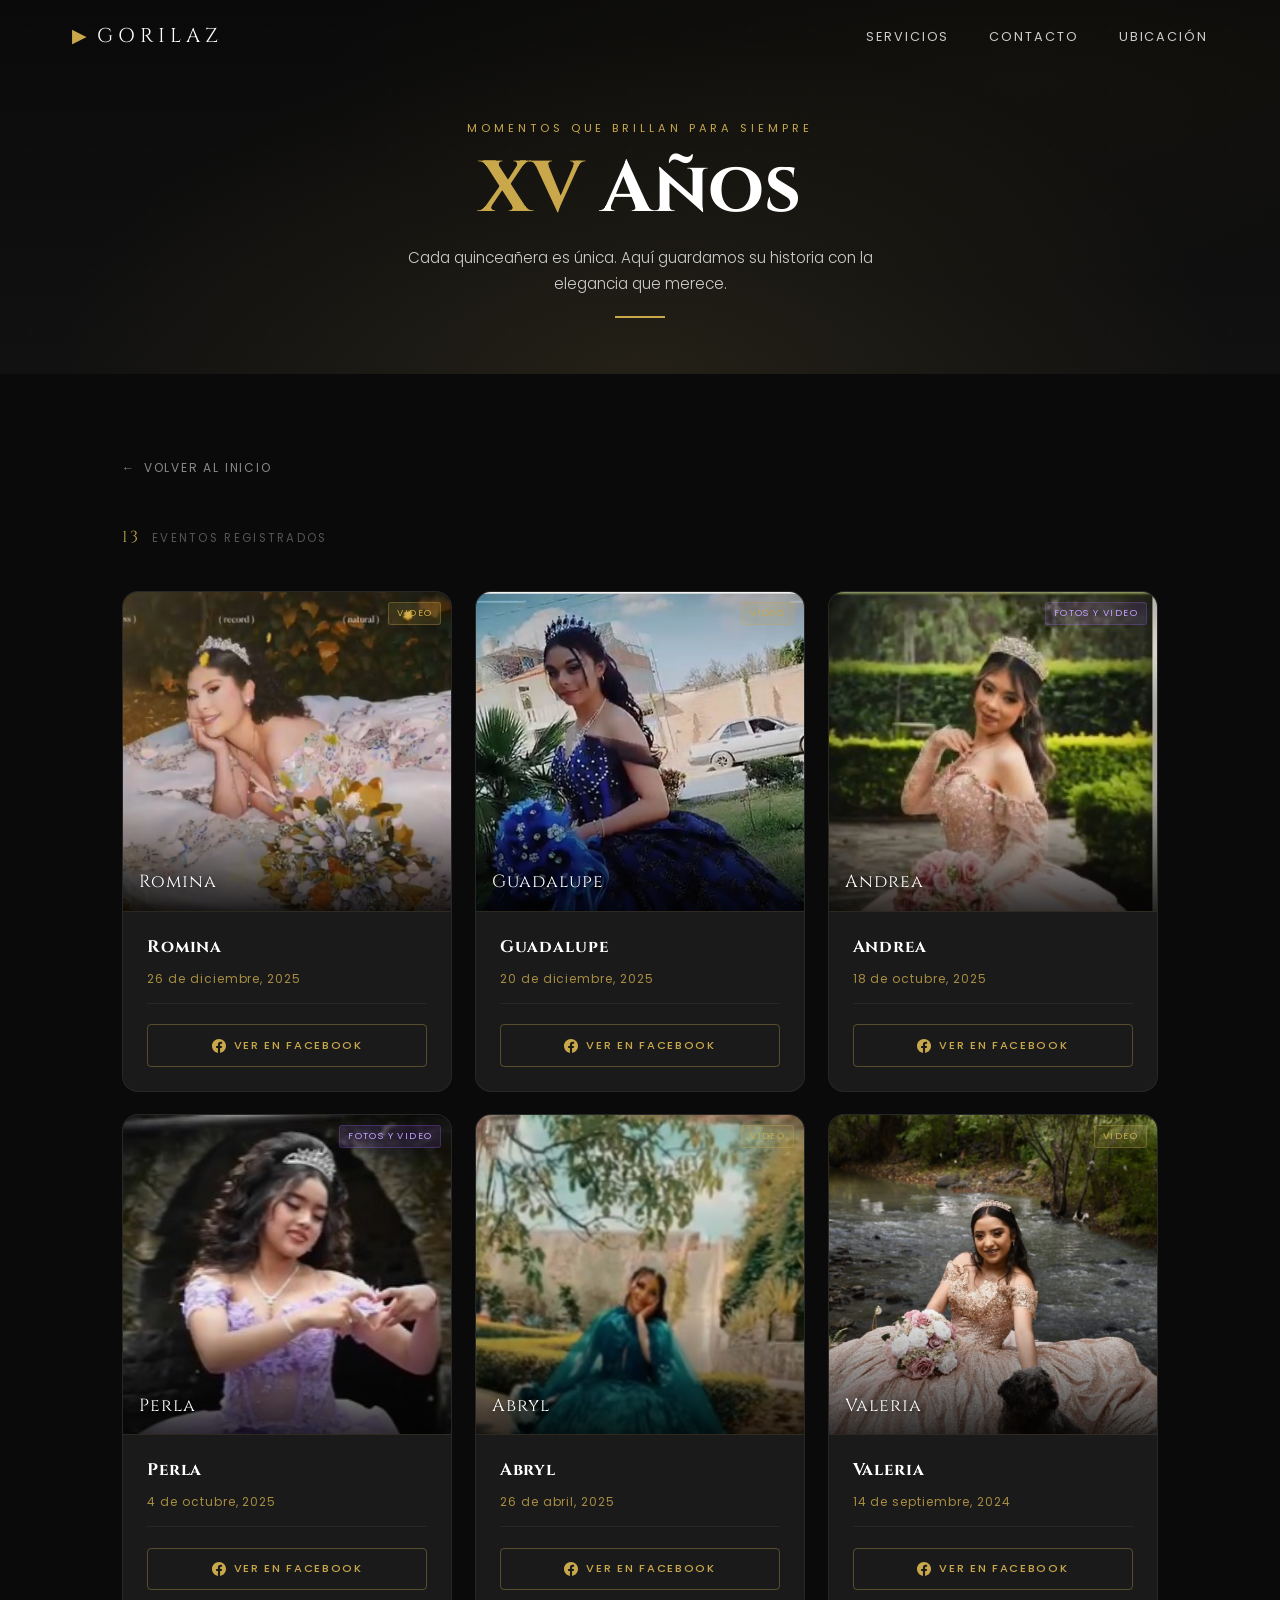
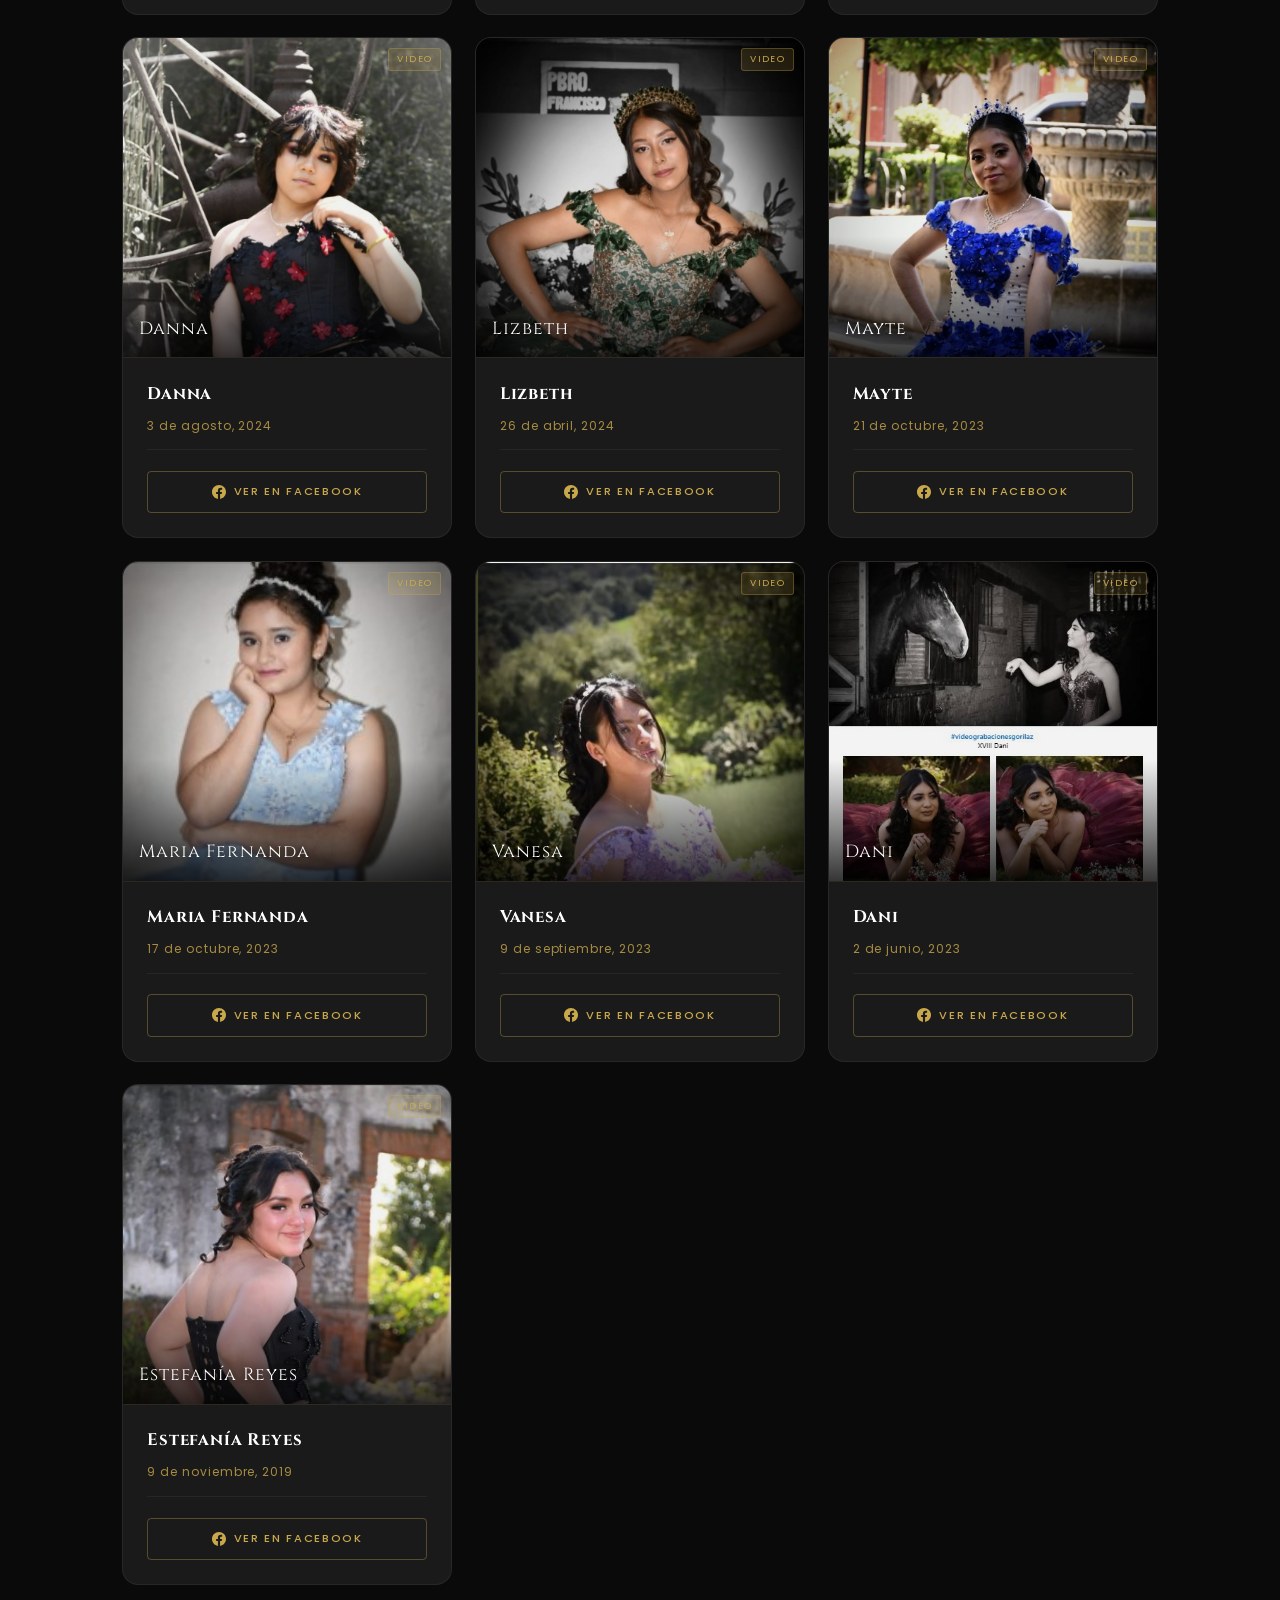
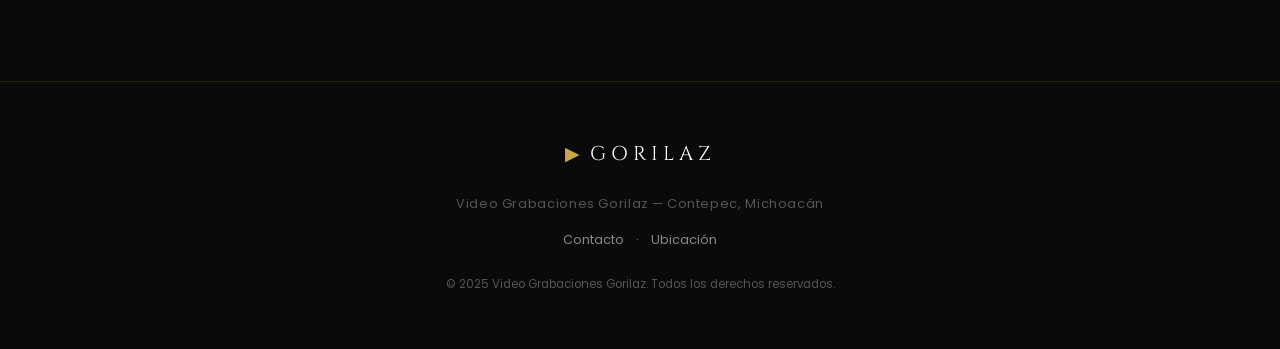
==== commit 3ed18ebc: "Add files via upload" ====
--- a/pages/15anos.html
+++ b/pages/15anos.html
@@ -132,40 +132,50 @@
 
     /* Cabecera decorativa de la tarjeta */
     .evento-card-header {
-      height: 90px;
+      height: 320px;
       background: linear-gradient(135deg, #1a1a1a, #222);
       display: flex;
-      align-items: center;
-      justify-content: center;
+      align-items: flex-end;
+      justify-content: flex-start;
       position: relative;
       overflow: hidden;
       border-bottom: 1px solid rgba(201,168,76,0.1);
     }
-    .evento-card-header::before {
-      content: '';
-      position: absolute;
-      inset: 0;
-      background: radial-gradient(ellipse at 50% 120%, rgba(201,168,76,0.12), transparent 65%);
-    }
-    .evento-card-header .xv-symbol {
-      font-family: var(--font-display);
-      font-size: 2rem;
-      color: rgba(201,168,76,0.35);
-      letter-spacing: 0.1em;
-      position: relative;
-      z-index: 1;
-    }
-    /* Si tiene imagen de portada local */
     .evento-card-header img {
       position: absolute;
       inset: 0;
       width: 100%;
       height: 100%;
       object-fit: cover;
-      opacity: 0.55;
-      transition: opacity var(--transition);
-    }
-    .evento-card:hover .evento-card-header img { opacity: 0.7; }
+      object-position: top center;
+      opacity: 0.95;
+      transition: transform 0.5s ease, opacity var(--transition);
+    }
+    .evento-card:hover .evento-card-header img {
+      transform: scale(1.04);
+      opacity: 1;
+    }
+    /* Gradiente solo en la parte baja para el nombre */
+    .evento-card-header::after {
+      content: '';
+      position: absolute;
+      bottom: 0; left: 0; right: 0;
+      height: 38%;
+      background: linear-gradient(to top, rgba(0,0,0,0.78), transparent);
+      z-index: 1;
+      pointer-events: none;
+    }
+    /* Nombre encima de la foto */
+    .foto-nombre-overlay {
+      position: relative;
+      z-index: 2;
+      padding: 0 1rem 0.9rem;
+      font-family: var(--font-display);
+      font-size: 1.1rem;
+      color: #fff;
+      letter-spacing: 0.06em;
+      text-shadow: 0 1px 6px rgba(0,0,0,0.7);
+    }
 
     /* Tipo badge */
     .tipo-badge {
@@ -308,10 +318,227 @@
 
     <div class="eventos-grid">
 
-      <!-- 1. Estefanía Reyes -->
+      <!-- 1. Romina -->
       <div class="evento-card reveal reveal-delay-1">
         <div class="evento-card-header">
-          <span class="xv-symbol">XV</span>
+          <img src="../images/servicios/15anos/romina.jpg" alt="Romina" />
+          <div class="foto-nombre-overlay">Romina</div>
+          <span class="tipo-badge tipo-video">Video</span>
+        </div>
+        <div class="evento-card-body">
+          <h2 class="evento-nombre">Romina</h2>
+          <p class="evento-fecha">26 de diciembre, 2025</p>
+          <div class="evento-separador"></div>
+          <a href="https://www.facebook.com/share/v/17N9vsR3qU/" target="_blank" rel="noopener" class="btn-ver">
+            <svg width="14" height="14" viewBox="0 0 24 24" fill="currentColor" aria-hidden="true"><path d="M24 12.073c0-6.627-5.373-12-12-12s-12 5.373-12 12c0 5.99 4.388 10.954 10.125 11.854v-8.385H7.078v-3.47h3.047V9.43c0-3.007 1.792-4.669 4.533-4.669 1.312 0 2.686.235 2.686.235v2.953H15.83c-1.491 0-1.956.925-1.956 1.874v2.25h3.328l-.532 3.47h-2.796v8.385C19.612 23.027 24 18.062 24 12.073z"/></svg>
+            Ver en Facebook
+          </a>
+        </div>
+      </div>
+
+      <!-- 2. Guadalupe -->
+      <div class="evento-card reveal reveal-delay-2">
+        <div class="evento-card-header">
+          <img src="../images/servicios/15anos/guadalupe.jpg" alt="Guadalupe" />
+          <div class="foto-nombre-overlay">Guadalupe</div>
+          <span class="tipo-badge tipo-video">Video</span>
+        </div>
+        <div class="evento-card-body">
+          <h2 class="evento-nombre">Guadalupe</h2>
+          <p class="evento-fecha">20 de diciembre, 2025</p>
+          <div class="evento-separador"></div>
+          <a href="https://www.facebook.com/share/v/1L2eMExMnJ/" target="_blank" rel="noopener" class="btn-ver">
+            <svg width="14" height="14" viewBox="0 0 24 24" fill="currentColor" aria-hidden="true"><path d="M24 12.073c0-6.627-5.373-12-12-12s-12 5.373-12 12c0 5.99 4.388 10.954 10.125 11.854v-8.385H7.078v-3.47h3.047V9.43c0-3.007 1.792-4.669 4.533-4.669 1.312 0 2.686.235 2.686.235v2.953H15.83c-1.491 0-1.956.925-1.956 1.874v2.25h3.328l-.532 3.47h-2.796v8.385C19.612 23.027 24 18.062 24 12.073z"/></svg>
+            Ver en Facebook
+          </a>
+        </div>
+      </div>
+
+      <!-- 3. Andrea -->
+      <div class="evento-card reveal reveal-delay-3">
+        <div class="evento-card-header">
+          <img src="../images/servicios/15anos/andrea.jpg" alt="Andrea" />
+          <div class="foto-nombre-overlay">Andrea</div>
+          <span class="tipo-badge tipo-mixto">Fotos y Video</span>
+        </div>
+        <div class="evento-card-body">
+          <h2 class="evento-nombre">Andrea</h2>
+          <p class="evento-fecha">18 de octubre, 2025</p>
+          <div class="evento-separador"></div>
+          <a href="https://www.facebook.com/share/r/1DfjMaNZaq/" target="_blank" rel="noopener" class="btn-ver">
+            <svg width="14" height="14" viewBox="0 0 24 24" fill="currentColor" aria-hidden="true"><path d="M24 12.073c0-6.627-5.373-12-12-12s-12 5.373-12 12c0 5.99 4.388 10.954 10.125 11.854v-8.385H7.078v-3.47h3.047V9.43c0-3.007 1.792-4.669 4.533-4.669 1.312 0 2.686.235 2.686.235v2.953H15.83c-1.491 0-1.956.925-1.956 1.874v2.25h3.328l-.532 3.47h-2.796v8.385C19.612 23.027 24 18.062 24 12.073z"/></svg>
+            Ver en Facebook
+          </a>
+        </div>
+      </div>
+
+      <!-- 4. Perla -->
+      <div class="evento-card reveal reveal-delay-4">
+        <div class="evento-card-header">
+          <img src="../images/servicios/15anos/perla.jpg" alt="Perla" />
+          <div class="foto-nombre-overlay">Perla</div>
+          <span class="tipo-badge tipo-mixto">Fotos y Video</span>
+        </div>
+        <div class="evento-card-body">
+          <h2 class="evento-nombre">Perla</h2>
+          <p class="evento-fecha">4 de octubre, 2025</p>
+          <div class="evento-separador"></div>
+          <a href="https://www.facebook.com/share/r/14enmdXsucY/" target="_blank" rel="noopener" class="btn-ver">
+            <svg width="14" height="14" viewBox="0 0 24 24" fill="currentColor" aria-hidden="true"><path d="M24 12.073c0-6.627-5.373-12-12-12s-12 5.373-12 12c0 5.99 4.388 10.954 10.125 11.854v-8.385H7.078v-3.47h3.047V9.43c0-3.007 1.792-4.669 4.533-4.669 1.312 0 2.686.235 2.686.235v2.953H15.83c-1.491 0-1.956.925-1.956 1.874v2.25h3.328l-.532 3.47h-2.796v8.385C19.612 23.027 24 18.062 24 12.073z"/></svg>
+            Ver en Facebook
+          </a>
+        </div>
+      </div>
+
+      <!-- 5. Abryl -->
+      <div class="evento-card reveal reveal-delay-5">
+        <div class="evento-card-header">
+          <img src="../images/servicios/15anos/abryl.jpg" alt="Abryl" />
+          <div class="foto-nombre-overlay">Abryl</div>
+          <span class="tipo-badge tipo-video">Video</span>
+        </div>
+        <div class="evento-card-body">
+          <h2 class="evento-nombre">Abryl</h2>
+          <p class="evento-fecha">26 de abril, 2025</p>
+          <div class="evento-separador"></div>
+          <a href="https://www.facebook.com/share/v/1Fq9pmLU9n/" target="_blank" rel="noopener" class="btn-ver">
+            <svg width="14" height="14" viewBox="0 0 24 24" fill="currentColor" aria-hidden="true"><path d="M24 12.073c0-6.627-5.373-12-12-12s-12 5.373-12 12c0 5.99 4.388 10.954 10.125 11.854v-8.385H7.078v-3.47h3.047V9.43c0-3.007 1.792-4.669 4.533-4.669 1.312 0 2.686.235 2.686.235v2.953H15.83c-1.491 0-1.956.925-1.956 1.874v2.25h3.328l-.532 3.47h-2.796v8.385C19.612 23.027 24 18.062 24 12.073z"/></svg>
+            Ver en Facebook
+          </a>
+        </div>
+      </div>
+
+      <!-- 6. Valeria -->
+      <div class="evento-card reveal reveal-delay-6">
+        <div class="evento-card-header">
+          <img src="../images/servicios/15anos/valeria.jpg" alt="Valeria" />
+          <div class="foto-nombre-overlay">Valeria</div>
+          <span class="tipo-badge tipo-video">Video</span>
+        </div>
+        <div class="evento-card-body">
+          <h2 class="evento-nombre">Valeria</h2>
+          <p class="evento-fecha">14 de septiembre, 2024</p>
+          <div class="evento-separador"></div>
+          <a href="https://www.facebook.com/share/p/1KbPsrFcEf/" target="_blank" rel="noopener" class="btn-ver">
+            <svg width="14" height="14" viewBox="0 0 24 24" fill="currentColor" aria-hidden="true"><path d="M24 12.073c0-6.627-5.373-12-12-12s-12 5.373-12 12c0 5.99 4.388 10.954 10.125 11.854v-8.385H7.078v-3.47h3.047V9.43c0-3.007 1.792-4.669 4.533-4.669 1.312 0 2.686.235 2.686.235v2.953H15.83c-1.491 0-1.956.925-1.956 1.874v2.25h3.328l-.532 3.47h-2.796v8.385C19.612 23.027 24 18.062 24 12.073z"/></svg>
+            Ver en Facebook
+          </a>
+        </div>
+      </div>
+
+      <!-- 7. Danna -->
+      <div class="evento-card reveal reveal-delay-1">
+        <div class="evento-card-header">
+          <img src="../images/servicios/15anos/danna.jpg" alt="Danna" />
+          <div class="foto-nombre-overlay">Danna</div>
+          <span class="tipo-badge tipo-video">Video</span>
+        </div>
+        <div class="evento-card-body">
+          <h2 class="evento-nombre">Danna</h2>
+          <p class="evento-fecha">3 de agosto, 2024</p>
+          <div class="evento-separador"></div>
+          <a href="https://www.facebook.com/share/p/1CoisFLif3/" target="_blank" rel="noopener" class="btn-ver">
+            <svg width="14" height="14" viewBox="0 0 24 24" fill="currentColor" aria-hidden="true"><path d="M24 12.073c0-6.627-5.373-12-12-12s-12 5.373-12 12c0 5.99 4.388 10.954 10.125 11.854v-8.385H7.078v-3.47h3.047V9.43c0-3.007 1.792-4.669 4.533-4.669 1.312 0 2.686.235 2.686.235v2.953H15.83c-1.491 0-1.956.925-1.956 1.874v2.25h3.328l-.532 3.47h-2.796v8.385C19.612 23.027 24 18.062 24 12.073z"/></svg>
+            Ver en Facebook
+          </a>
+        </div>
+      </div>
+
+      <!-- 8. Lizbeth -->
+      <div class="evento-card reveal reveal-delay-2">
+        <div class="evento-card-header">
+          <img src="../images/servicios/15anos/lizbeth.jpg" alt="Lizbeth" />
+          <div class="foto-nombre-overlay">Lizbeth</div>
+          <span class="tipo-badge tipo-video">Video</span>
+        </div>
+        <div class="evento-card-body">
+          <h2 class="evento-nombre">Lizbeth</h2>
+          <p class="evento-fecha">26 de abril, 2024</p>
+          <div class="evento-separador"></div>
+          <a href="https://www.facebook.com/share/p/1JwcsFG5zc/" target="_blank" rel="noopener" class="btn-ver">
+            <svg width="14" height="14" viewBox="0 0 24 24" fill="currentColor" aria-hidden="true"><path d="M24 12.073c0-6.627-5.373-12-12-12s-12 5.373-12 12c0 5.99 4.388 10.954 10.125 11.854v-8.385H7.078v-3.47h3.047V9.43c0-3.007 1.792-4.669 4.533-4.669 1.312 0 2.686.235 2.686.235v2.953H15.83c-1.491 0-1.956.925-1.956 1.874v2.25h3.328l-.532 3.47h-2.796v8.385C19.612 23.027 24 18.062 24 12.073z"/></svg>
+            Ver en Facebook
+          </a>
+        </div>
+      </div>
+
+      <!-- 9. Mayte -->
+      <div class="evento-card reveal reveal-delay-3">
+        <div class="evento-card-header">
+          <img src="../images/servicios/15anos/mayte.jpg" alt="Mayte" />
+          <div class="foto-nombre-overlay">Mayte</div>
+          <span class="tipo-badge tipo-video">Video</span>
+        </div>
+        <div class="evento-card-body">
+          <h2 class="evento-nombre">Mayte</h2>
+          <p class="evento-fecha">21 de octubre, 2023</p>
+          <div class="evento-separador"></div>
+          <a href="https://www.facebook.com/share/p/1DD9uUCR5F/" target="_blank" rel="noopener" class="btn-ver">
+            <svg width="14" height="14" viewBox="0 0 24 24" fill="currentColor" aria-hidden="true"><path d="M24 12.073c0-6.627-5.373-12-12-12s-12 5.373-12 12c0 5.99 4.388 10.954 10.125 11.854v-8.385H7.078v-3.47h3.047V9.43c0-3.007 1.792-4.669 4.533-4.669 1.312 0 2.686.235 2.686.235v2.953H15.83c-1.491 0-1.956.925-1.956 1.874v2.25h3.328l-.532 3.47h-2.796v8.385C19.612 23.027 24 18.062 24 12.073z"/></svg>
+            Ver en Facebook
+          </a>
+        </div>
+      </div>
+
+      <!-- 10. Maria Fernanda -->
+      <div class="evento-card reveal reveal-delay-4">
+        <div class="evento-card-header">
+          <img src="../images/servicios/15anos/maria-fernanda.jpg" alt="Maria Fernanda" />
+          <div class="foto-nombre-overlay">Maria Fernanda</div>
+          <span class="tipo-badge tipo-video">Video</span>
+        </div>
+        <div class="evento-card-body">
+          <h2 class="evento-nombre">Maria Fernanda</h2>
+          <p class="evento-fecha">17 de octubre, 2023</p>
+          <div class="evento-separador"></div>
+          <a href="https://www.facebook.com/share/p/1GXceo7L1n/" target="_blank" rel="noopener" class="btn-ver">
+            <svg width="14" height="14" viewBox="0 0 24 24" fill="currentColor" aria-hidden="true"><path d="M24 12.073c0-6.627-5.373-12-12-12s-12 5.373-12 12c0 5.99 4.388 10.954 10.125 11.854v-8.385H7.078v-3.47h3.047V9.43c0-3.007 1.792-4.669 4.533-4.669 1.312 0 2.686.235 2.686.235v2.953H15.83c-1.491 0-1.956.925-1.956 1.874v2.25h3.328l-.532 3.47h-2.796v8.385C19.612 23.027 24 18.062 24 12.073z"/></svg>
+            Ver en Facebook
+          </a>
+        </div>
+      </div>
+
+      <!-- 11. Vanesa -->
+      <div class="evento-card reveal reveal-delay-5">
+        <div class="evento-card-header">
+          <img src="../images/servicios/15anos/vanesa.jpg" alt="Vanesa" />
+          <div class="foto-nombre-overlay">Vanesa</div>
+          <span class="tipo-badge tipo-video">Video</span>
+        </div>
+        <div class="evento-card-body">
+          <h2 class="evento-nombre">Vanesa</h2>
+          <p class="evento-fecha">9 de septiembre, 2023</p>
+          <div class="evento-separador"></div>
+          <a href="https://www.facebook.com/share/p/1DbJrH3pZn/" target="_blank" rel="noopener" class="btn-ver">
+            <svg width="14" height="14" viewBox="0 0 24 24" fill="currentColor" aria-hidden="true"><path d="M24 12.073c0-6.627-5.373-12-12-12s-12 5.373-12 12c0 5.99 4.388 10.954 10.125 11.854v-8.385H7.078v-3.47h3.047V9.43c0-3.007 1.792-4.669 4.533-4.669 1.312 0 2.686.235 2.686.235v2.953H15.83c-1.491 0-1.956.925-1.956 1.874v2.25h3.328l-.532 3.47h-2.796v8.385C19.612 23.027 24 18.062 24 12.073z"/></svg>
+            Ver en Facebook
+          </a>
+        </div>
+      </div>
+
+      <!-- 12. Dani -->
+      <div class="evento-card reveal reveal-delay-6">
+        <div class="evento-card-header">
+          <img src="../images/servicios/15anos/dani.jpg" alt="Dani" />
+          <div class="foto-nombre-overlay">Dani</div>
+          <span class="tipo-badge tipo-video">Video</span>
+        </div>
+        <div class="evento-card-body">
+          <h2 class="evento-nombre">Dani</h2>
+          <p class="evento-fecha">2 de junio, 2023</p>
+          <div class="evento-separador"></div>
+          <a href="https://www.facebook.com/share/p/1D2EHwesN1/" target="_blank" rel="noopener" class="btn-ver">
+            <svg width="14" height="14" viewBox="0 0 24 24" fill="currentColor" aria-hidden="true"><path d="M24 12.073c0-6.627-5.373-12-12-12s-12 5.373-12 12c0 5.99 4.388 10.954 10.125 11.854v-8.385H7.078v-3.47h3.047V9.43c0-3.007 1.792-4.669 4.533-4.669 1.312 0 2.686.235 2.686.235v2.953H15.83c-1.491 0-1.956.925-1.956 1.874v2.25h3.328l-.532 3.47h-2.796v8.385C19.612 23.027 24 18.062 24 12.073z"/></svg>
+            Ver en Facebook
+          </a>
+        </div>
+      </div>
+
+      <!-- 13. Estefanía Reyes -->
+      <div class="evento-card reveal reveal-delay-1">
+        <div class="evento-card-header">
+          <img src="../images/servicios/15anos/estefania.jpg" alt="Estefanía Reyes" />
+          <div class="foto-nombre-overlay">Estefanía Reyes</div>
           <span class="tipo-badge tipo-video">Video</span>
         </div>
         <div class="evento-card-body">
@@ -324,210 +551,7 @@
           </a>
         </div>
       </div>
-
-      <!-- 2. Dani -->
-      <div class="evento-card reveal reveal-delay-2">
-        <div class="evento-card-header">
-          <span class="xv-symbol">XV</span>
-          <span class="tipo-badge tipo-video">Video</span>
-        </div>
-        <div class="evento-card-body">
-          <h2 class="evento-nombre">Dani</h2>
-          <p class="evento-fecha">2 de junio, 2023</p>
-          <div class="evento-separador"></div>
-          <a href="https://www.facebook.com/share/p/1D2EHwesN1/" target="_blank" rel="noopener" class="btn-ver">
-            <svg width="14" height="14" viewBox="0 0 24 24" fill="currentColor" aria-hidden="true"><path d="M24 12.073c0-6.627-5.373-12-12-12s-12 5.373-12 12c0 5.99 4.388 10.954 10.125 11.854v-8.385H7.078v-3.47h3.047V9.43c0-3.007 1.792-4.669 4.533-4.669 1.312 0 2.686.235 2.686.235v2.953H15.83c-1.491 0-1.956.925-1.956 1.874v2.25h3.328l-.532 3.47h-2.796v8.385C19.612 23.027 24 18.062 24 12.073z"/></svg>
-            Ver en Facebook
-          </a>
-        </div>
-      </div>
-
-      <!-- 3. Vanesa -->
-      <div class="evento-card reveal reveal-delay-3">
-        <div class="evento-card-header">
-          <span class="xv-symbol">XV</span>
-          <span class="tipo-badge tipo-video">Video</span>
-        </div>
-        <div class="evento-card-body">
-          <h2 class="evento-nombre">Vanesa</h2>
-          <p class="evento-fecha">9 de septiembre, 2023</p>
-          <div class="evento-separador"></div>
-          <a href="https://www.facebook.com/share/p/1DbJrH3pZn/" target="_blank" rel="noopener" class="btn-ver">
-            <svg width="14" height="14" viewBox="0 0 24 24" fill="currentColor" aria-hidden="true"><path d="M24 12.073c0-6.627-5.373-12-12-12s-12 5.373-12 12c0 5.99 4.388 10.954 10.125 11.854v-8.385H7.078v-3.47h3.047V9.43c0-3.007 1.792-4.669 4.533-4.669 1.312 0 2.686.235 2.686.235v2.953H15.83c-1.491 0-1.956.925-1.956 1.874v2.25h3.328l-.532 3.47h-2.796v8.385C19.612 23.027 24 18.062 24 12.073z"/></svg>
-            Ver en Facebook
-          </a>
-        </div>
-      </div>
-
-      <!-- 4. Maria Fernanda -->
-      <div class="evento-card reveal reveal-delay-4">
-        <div class="evento-card-header">
-          <span class="xv-symbol">XV</span>
-          <span class="tipo-badge tipo-video">Video</span>
-        </div>
-        <div class="evento-card-body">
-          <h2 class="evento-nombre">Maria Fernanda</h2>
-          <p class="evento-fecha">17 de octubre, 2023</p>
-          <div class="evento-separador"></div>
-          <a href="https://www.facebook.com/share/p/1GXceo7L1n/" target="_blank" rel="noopener" class="btn-ver">
-            <svg width="14" height="14" viewBox="0 0 24 24" fill="currentColor" aria-hidden="true"><path d="M24 12.073c0-6.627-5.373-12-12-12s-12 5.373-12 12c0 5.99 4.388 10.954 10.125 11.854v-8.385H7.078v-3.47h3.047V9.43c0-3.007 1.792-4.669 4.533-4.669 1.312 0 2.686.235 2.686.235v2.953H15.83c-1.491 0-1.956.925-1.956 1.874v2.25h3.328l-.532 3.47h-2.796v8.385C19.612 23.027 24 18.062 24 12.073z"/></svg>
-            Ver en Facebook
-          </a>
-        </div>
-      </div>
-
-      <!-- 5. Mayte -->
-      <div class="evento-card reveal reveal-delay-5">
-        <div class="evento-card-header">
-          <span class="xv-symbol">XV</span>
-          <span class="tipo-badge tipo-video">Video</span>
-        </div>
-        <div class="evento-card-body">
-          <h2 class="evento-nombre">Mayte</h2>
-          <p class="evento-fecha">21 de octubre, 2023</p>
-          <div class="evento-separador"></div>
-          <a href="https://www.facebook.com/share/p/1DD9uUCR5F/" target="_blank" rel="noopener" class="btn-ver">
-            <svg width="14" height="14" viewBox="0 0 24 24" fill="currentColor" aria-hidden="true"><path d="M24 12.073c0-6.627-5.373-12-12-12s-12 5.373-12 12c0 5.99 4.388 10.954 10.125 11.854v-8.385H7.078v-3.47h3.047V9.43c0-3.007 1.792-4.669 4.533-4.669 1.312 0 2.686.235 2.686.235v2.953H15.83c-1.491 0-1.956.925-1.956 1.874v2.25h3.328l-.532 3.47h-2.796v8.385C19.612 23.027 24 18.062 24 12.073z"/></svg>
-            Ver en Facebook
-          </a>
-        </div>
-      </div>
-
-      <!-- 6. Lizbeth -->
-      <div class="evento-card reveal reveal-delay-6">
-        <div class="evento-card-header">
-          <span class="xv-symbol">XV</span>
-          <span class="tipo-badge tipo-video">Video</span>
-        </div>
-        <div class="evento-card-body">
-          <h2 class="evento-nombre">Lizbeth</h2>
-          <p class="evento-fecha">26 de abril, 2024</p>
-          <div class="evento-separador"></div>
-          <a href="https://www.facebook.com/share/p/1JwcsFG5zc/" target="_blank" rel="noopener" class="btn-ver">
-            <svg width="14" height="14" viewBox="0 0 24 24" fill="currentColor" aria-hidden="true"><path d="M24 12.073c0-6.627-5.373-12-12-12s-12 5.373-12 12c0 5.99 4.388 10.954 10.125 11.854v-8.385H7.078v-3.47h3.047V9.43c0-3.007 1.792-4.669 4.533-4.669 1.312 0 2.686.235 2.686.235v2.953H15.83c-1.491 0-1.956.925-1.956 1.874v2.25h3.328l-.532 3.47h-2.796v8.385C19.612 23.027 24 18.062 24 12.073z"/></svg>
-            Ver en Facebook
-          </a>
-        </div>
-      </div>
-
-      <!-- 7. Danna -->
-      <div class="evento-card reveal reveal-delay-1">
-        <div class="evento-card-header">
-          <span class="xv-symbol">XV</span>
-          <span class="tipo-badge tipo-video">Video</span>
-        </div>
-        <div class="evento-card-body">
-          <h2 class="evento-nombre">Danna</h2>
-          <p class="evento-fecha">3 de agosto, 2024</p>
-          <div class="evento-separador"></div>
-          <a href="https://www.facebook.com/share/p/1CoisFLif3/" target="_blank" rel="noopener" class="btn-ver">
-            <svg width="14" height="14" viewBox="0 0 24 24" fill="currentColor" aria-hidden="true"><path d="M24 12.073c0-6.627-5.373-12-12-12s-12 5.373-12 12c0 5.99 4.388 10.954 10.125 11.854v-8.385H7.078v-3.47h3.047V9.43c0-3.007 1.792-4.669 4.533-4.669 1.312 0 2.686.235 2.686.235v2.953H15.83c-1.491 0-1.956.925-1.956 1.874v2.25h3.328l-.532 3.47h-2.796v8.385C19.612 23.027 24 18.062 24 12.073z"/></svg>
-            Ver en Facebook
-          </a>
-        </div>
-      </div>
-
-      <!-- 8. Valeria -->
-      <div class="evento-card reveal reveal-delay-2">
-        <div class="evento-card-header">
-          <span class="xv-symbol">XV</span>
-          <span class="tipo-badge tipo-video">Video</span>
-        </div>
-        <div class="evento-card-body">
-          <h2 class="evento-nombre">Valeria</h2>
-          <p class="evento-fecha">14 de septiembre, 2024</p>
-          <div class="evento-separador"></div>
-          <a href="https://www.facebook.com/share/p/1KbPsrFcEf/" target="_blank" rel="noopener" class="btn-ver">
-            <svg width="14" height="14" viewBox="0 0 24 24" fill="currentColor" aria-hidden="true"><path d="M24 12.073c0-6.627-5.373-12-12-12s-12 5.373-12 12c0 5.99 4.388 10.954 10.125 11.854v-8.385H7.078v-3.47h3.047V9.43c0-3.007 1.792-4.669 4.533-4.669 1.312 0 2.686.235 2.686.235v2.953H15.83c-1.491 0-1.956.925-1.956 1.874v2.25h3.328l-.532 3.47h-2.796v8.385C19.612 23.027 24 18.062 24 12.073z"/></svg>
-            Ver en Facebook
-          </a>
-        </div>
-      </div>
-
-      <!-- 9. Abryl -->
-      <div class="evento-card reveal reveal-delay-3">
-        <div class="evento-card-header">
-          <span class="xv-symbol">XV</span>
-          <span class="tipo-badge tipo-video">Video</span>
-        </div>
-        <div class="evento-card-body">
-          <h2 class="evento-nombre">Abryl</h2>
-          <p class="evento-fecha">26 de abril, 2025</p>
-          <div class="evento-separador"></div>
-          <a href="https://www.facebook.com/share/v/1Fq9pmLU9n/" target="_blank" rel="noopener" class="btn-ver">
-            <svg width="14" height="14" viewBox="0 0 24 24" fill="currentColor" aria-hidden="true"><path d="M24 12.073c0-6.627-5.373-12-12-12s-12 5.373-12 12c0 5.99 4.388 10.954 10.125 11.854v-8.385H7.078v-3.47h3.047V9.43c0-3.007 1.792-4.669 4.533-4.669 1.312 0 2.686.235 2.686.235v2.953H15.83c-1.491 0-1.956.925-1.956 1.874v2.25h3.328l-.532 3.47h-2.796v8.385C19.612 23.027 24 18.062 24 12.073z"/></svg>
-            Ver en Facebook
-          </a>
-        </div>
-      </div>
-
-      <!-- 10. Perla -->
-      <div class="evento-card reveal reveal-delay-4">
-        <div class="evento-card-header">
-          <span class="xv-symbol">XV</span>
-          <span class="tipo-badge tipo-mixto">Fotos y Video</span>
-        </div>
-        <div class="evento-card-body">
-          <h2 class="evento-nombre">Perla</h2>
-          <p class="evento-fecha">4 de octubre, 2025</p>
-          <div class="evento-separador"></div>
-          <a href="https://www.facebook.com/share/r/14enmdXsucY/" target="_blank" rel="noopener" class="btn-ver">
-            <svg width="14" height="14" viewBox="0 0 24 24" fill="currentColor" aria-hidden="true"><path d="M24 12.073c0-6.627-5.373-12-12-12s-12 5.373-12 12c0 5.99 4.388 10.954 10.125 11.854v-8.385H7.078v-3.47h3.047V9.43c0-3.007 1.792-4.669 4.533-4.669 1.312 0 2.686.235 2.686.235v2.953H15.83c-1.491 0-1.956.925-1.956 1.874v2.25h3.328l-.532 3.47h-2.796v8.385C19.612 23.027 24 18.062 24 12.073z"/></svg>
-            Ver en Facebook
-          </a>
-        </div>
-      </div>
-
-      <!-- 11. Andrea -->
-      <div class="evento-card reveal reveal-delay-5">
-        <div class="evento-card-header">
-          <span class="xv-symbol">XV</span>
-          <span class="tipo-badge tipo-mixto">Fotos y Video</span>
-        </div>
-        <div class="evento-card-body">
-          <h2 class="evento-nombre">Andrea</h2>
-          <p class="evento-fecha">18 de octubre, 2025</p>
-          <div class="evento-separador"></div>
-          <a href="https://www.facebook.com/share/r/1DfjMaNZaq/" target="_blank" rel="noopener" class="btn-ver">
-            <svg width="14" height="14" viewBox="0 0 24 24" fill="currentColor" aria-hidden="true"><path d="M24 12.073c0-6.627-5.373-12-12-12s-12 5.373-12 12c0 5.99 4.388 10.954 10.125 11.854v-8.385H7.078v-3.47h3.047V9.43c0-3.007 1.792-4.669 4.533-4.669 1.312 0 2.686.235 2.686.235v2.953H15.83c-1.491 0-1.956.925-1.956 1.874v2.25h3.328l-.532 3.47h-2.796v8.385C19.612 23.027 24 18.062 24 12.073z"/></svg>
-            Ver en Facebook
-          </a>
-        </div>
-      </div>
-
-      <!-- 12. Guadalupe -->
-      <div class="evento-card reveal reveal-delay-6">
-        <div class="evento-card-header">
-          <span class="xv-symbol">XV</span>
-          <span class="tipo-badge tipo-video">Video</span>
-        </div>
-        <div class="evento-card-body">
-          <h2 class="evento-nombre">Guadalupe</h2>
-          <p class="evento-fecha">20 de diciembre, 2025</p>
-          <div class="evento-separador"></div>
-          <a href="https://www.facebook.com/share/v/1L2eMExMnJ/" target="_blank" rel="noopener" class="btn-ver">
-            <svg width="14" height="14" viewBox="0 0 24 24" fill="currentColor" aria-hidden="true"><path d="M24 12.073c0-6.627-5.373-12-12-12s-12 5.373-12 12c0 5.99 4.388 10.954 10.125 11.854v-8.385H7.078v-3.47h3.047V9.43c0-3.007 1.792-4.669 4.533-4.669 1.312 0 2.686.235 2.686.235v2.953H15.83c-1.491 0-1.956.925-1.956 1.874v2.25h3.328l-.532 3.47h-2.796v8.385C19.612 23.027 24 18.062 24 12.073z"/></svg>
-            Ver en Facebook
-          </a>
-        </div>
-      </div>
-
-      <!-- 13. Romina -->
-      <div class="evento-card reveal reveal-delay-1">
-        <div class="evento-card-header">
-          <span class="xv-symbol">XV</span>
-          <span class="tipo-badge tipo-video">Video</span>
-        </div>
-        <div class="evento-card-body">
-          <h2 class="evento-nombre">Romina</h2>
-          <p class="evento-fecha">26 de diciembre, 2025</p>
-          <div class="evento-separador"></div>
-          <a href="https://www.facebook.com/share/v/17N9vsR3qU/" target="_blank" rel="noopener" class="btn-ver">
-            <svg width="14" height="14" viewBox="0 0 24 24" fill="currentColor" aria-hidden="true"><path d="M24 12.073c0-6.627-5.373-12-12-12s-12 5.373-12 12c0 5.99 4.388 10.954 10.125 11.854v-8.385H7.078v-3.47h3.047V9.43c0-3.007 1.792-4.669 4.533-4.669 1.312 0 2.686.235 2.686.235v2.953H15.83c-1.491 0-1.956.925-1.956 1.874v2.25h3.328l-.532 3.47h-2.796v8.385C19.612 23.027 24 18.062 24 12.073z"/></svg>
-            Ver en Facebook
-          </a>
-        </div>
-      </div>
+      
 
     </div>
   </section>
